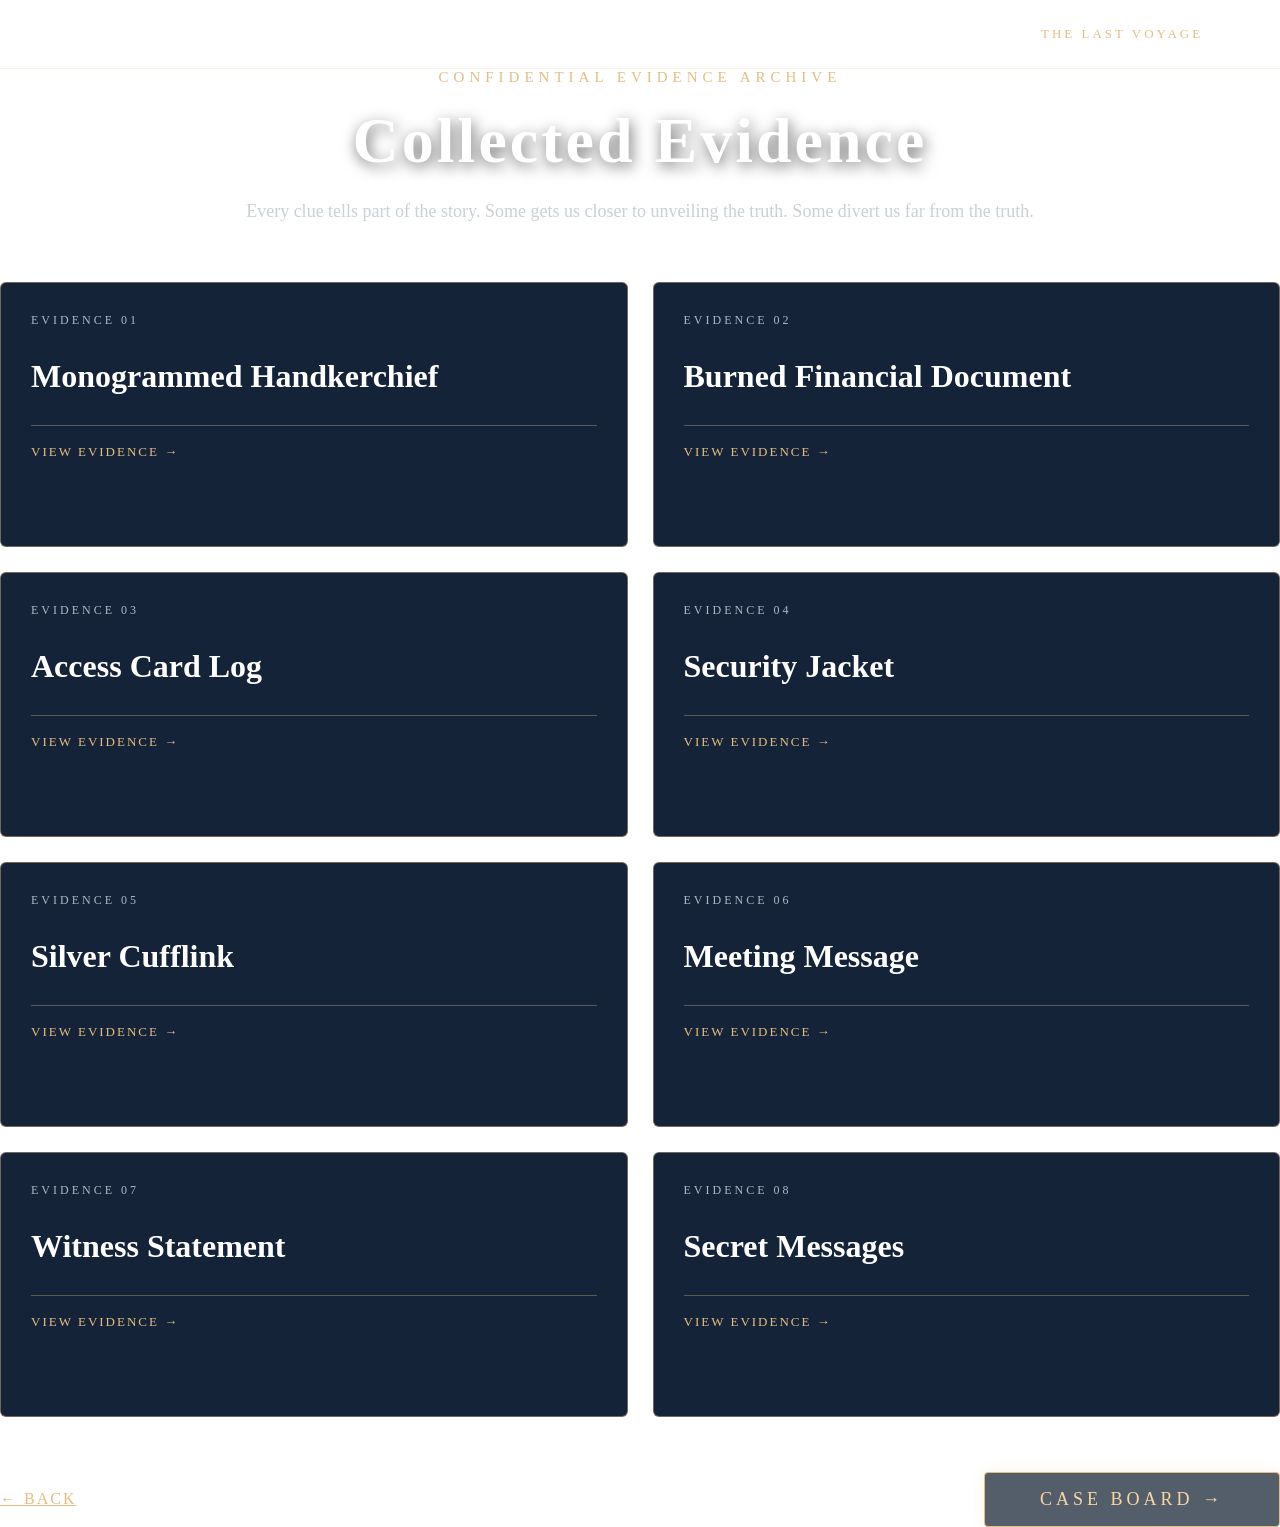
==== evidence.html @ 8faab5fc "Completed Evidence Archive page" ====
<!DOCTYPE html>
<html lang="en">
<head>
    <meta charset="UTF-8">
    <meta name="viewport" content="width=device-width, initial-scale=1.0">
    <title>Evidence Archive | The Last Voyage</title>
    <link rel="stylesheet" href="style.css">
</head>

<body class="evidence-body">

<header class="suspects-header">
    <a href="suspects.html" class="back-link">
        ← Back to Suspects
    </a>
    <p>THE LAST VOYAGE</p>
</header>

<main class="evidence-page">
    <div class="suspects-intro">
        <p class="subtitle">CONFIDENTIAL EVIDENCE ARCHIVE</p>
        <h1>Collected Evidence</h1>
        <p> Every clue tells part of the story.
            Some gets us closer to unveiling the truth.
            Some divert us far from the truth.
        </p>
    </div>
    <section id="evidence" class="suspects-grid" aria-label="Evidence Archive">
        <article class="suspect-card">
            <div class="suspect-info">
                <p class="file-number">EVIDENCE 01</p>
                <h2>Monogrammed Handkerchief</h2>
                <a href="#handkerchief-file" class="file-button">VIEW EVIDENCE → </a>
            </div>
        </article>

        <article class="suspect-card">
            <div class="suspect-info">
                <p class="file-number">EVIDENCE 02</p>
                <h2>Burned Financial Document</h2>
                <a href="#financial-file" class="file-button">VIEW EVIDENCE → </a>
            </div>
        </article>

        <article class="suspect-card">
            <div class="suspect-info">
                <p class="file-number">EVIDENCE 03</p>
                <h2>Access Card Log</h2>
                <a href="#access-file" class="file-button">VIEW EVIDENCE → </a>
            </div>
        </article>

        <article class="suspect-card">
            <div class="suspect-info">
                <p class="file-number">EVIDENCE 04</p>
                <h2>Security Jacket</h2>
                <a href="#jacket-file" class="file-button">VIEW EVIDENCE → </a>
            </div>
        </article>

        <article class="suspect-card">
            <div class="suspect-info">
                <p class="file-number">EVIDENCE 05</p>
                <h2>Silver Cufflink</h2>
                <a href="#cufflink-file" class="file-button">VIEW EVIDENCE → </a>
            </div>
        </article>

        <article class="suspect-card">
            <div class="suspect-info">
                <p class="file-number">EVIDENCE 06</p>
                <h2>Meeting Message</h2>
                <a href="#message-file" class="file-button">VIEW EVIDENCE → </a>
            </div>
        </article>

        <article class="suspect-card">
            <div class="suspect-info">
                <p class="file-number">EVIDENCE 07</p>
                <h2>Witness Statement</h2>
                <a href="#witness-file" class="file-button">VIEW EVIDENCE → </a>
            </div>
        </article>

        <article class="suspect-card">
            <div class="suspect-info">
                <p class="file-number">EVIDENCE 08</p>
                <h2>Secret Messages</h2>
                <a href="#secret-file" class="file-button">VIEW EVIDENCE → </a>
            </div>
        </article>
    </section>

    <nav class="suspects-navigation">
        <a href="suspects.html" class="scene-back">← BACK</a>
        <a href="caseboard.html" class="play-button">CASE BOARD →</a>
    </nav>

    <section id="handkerchief-file" class="file-overlay" aria-label="Monogrammed Handkerchief">
        <div class="file-panel">
            <p class="file-heading">EVIDENCE FILE 01</p>
            <h2>Monogrammed Handkerchief</h2>
            <h3>Location Found</h3>
            <p>Recovered from Richard Vale's private suite, folded beneath a chair beside the window.</p>

            <h3>Description</h3>
            <p>A white embroidered handkerchief with the initials "E.V."</p>

            <h3>Investigator's Note</h3>
            <p class="file-statement">
                The owner clearly entered through the suite at some point, but this does not determine when the item was left behind.
            </p>
            <a href="#evidence" class="close-file">CLOSE FILE</a>
        </div>
    </section>

    <section id="financial-file" class="file-overlay">
        <div class="file-panel">
            <p class="file-heading">EVIDENCE FILE 02</p>
            <h2>Burned Financial Document</h2>
           
            <h3>Description</h3>
            <p>Many half-burned accounting records were recovered from the suite fireplace.</p>

            <h3>Observation</h3>
            <p>Although damaged, the remaining pages refer unusual company transfers worth millions of dollars.</p>
        
            <p class="file-statement">
                Someone absolutely wanted these documents gone before the investigators arrived.
            </p>
            <a href="#evidence" class="close-file">CLOSE FILE</a>
        </div>
    </section>

    <section id="access-file" class="file-overlay">
        <div class="file-panel">
            <p class="file-heading">EVIDENCE FILE 03</p>
            <h2>Access Card Log</h2>
            <h3>Security Record</h3>
            <p>Electronic logs show Daniel Mercer's employee access card unlocked Richard Vale's suite at exactly 11:04PM.</p>
           
            <h3>Observation</h3>
            <p>No additional entries were recorded until security discovered the body.</p>
        
            <p class="file-statement">
                The access card links Daniel to the suite - but not necessarily the murder.
            </p>
            <a href="#evidence" class="close-file">CLOSE FILE</a>
        </div>
    </section>

    <section id="jacket-file" class="file-overlay" aria-label="Security Jacket">
        <div class="file-panel">
            <p class="file-heading">EVIDENCE FILE 04</p>
            <h2>Security Jacket</h2>
            <h3>Location Found</h3>
            <p>A folded, ship security jacket was discovered inside a maintenance closet near Richard Vale's suite.</p>
           
            <h3>Description</h3>
            <p>The jacket belongs to the ship's security department and is assigned to Marcus Reed.</p>

            <h3>Investigator's Note</h3>
        
            <p class="file-statement">
                Its location raises suspicion, but there is no proof th jacket was worn during the murder.
            </p>
            <a href="#evidence" class="close-file">CLOSE FILE</a>
        </div>
    </section>

    <section id="cufflink-file" class="file-overlay" aria-label="Silver Cufflink">
        <div class="file-panel">
            <p class="file-heading">EVIDENCE FILE 05</p>
            <h2>Silver Cufflink</h2>
            <h3>Location Found</h3>
            <p>Recovered beneath Richard Vale's desk during the crime scene investigation.</p>
           
            <h3>Description</h3>
            <p>A polished silver cufflink engraved with the initials "A.C."</p>

            <h3>Investigator's Note</h3>
            <p>Investigators believe that the cufflink may have been torn loose during a physical struggle.</p>
        
            <a href="#evidence" class="close-file">CLOSE FILE</a>
        </div>
    </section>
    
    <section id="message-file" class="file-overlay" aria-label="Meeting Message">
        <div class="file-panel">
            <p class="file-heading">EVIDENCE FILE 06</p>
            <h2>Meeting Message</h2>
           
            <h3>Description</h3>
            <p>A message recovered from Richard Vale's phone scheduled a private meeting in his suite at 11:00PM.</p>

            <h3>Message Text</h3>
            <p class="file-statement">"Meet me in my suite at 11pm. We need to settle this before we reach port."</p>
            <h3>Investigator's Note</h3>
            <p>The intended recipient's name is partially visible, but not immediately obvious.</p>
        
            <a href="#evidence" class="close-file">CLOSE FILE</a>
        </div>
    </section>

    <section id="witness-file" class="file-overlay">
        <div class="file-panel">
            <p class="file-heading">EVIDENCE FILE 07</p>
            <h2>Witness Statement</h2>
           
            <h3>Statement</h3>
            <p>A lounge attendant reported seeing two men arguing loudly shortly before the murder.</p>

            <h3>Observation</h3>
            <p>One appeared distressed while the other left the area in a hurry.</p>
        
            <p class="file-statement">
                The witness later identified the men as Adrian Cole and Daniel Mercer.
            </p>
            <a href="#evidence" class="close-file">CLOSE FILE</a>
        </div>
    </section>

    <section id="secret-file" class="file-overlay">
        <div class="file-panel">
            <p class="file-heading">EVIDENCE FILE 08</p>
            <h2>Secret Messages</h2>
           
            <h3>Description</h3>
            <p>A hidden conversation found from deleted phone messages reveals an undisclosed relationship.</p>

            <h3>Recovered Messages</h3>
            <p class="file-statement">
                "Richard cant know abt us. Once this trip is over, everything will change."
            </p>

            <h3>Investigator's Note</h3>
            <p>The exchange confirms a secret affair but does not directly identify the murderer.</p>
        
            <a href="#evidence" class="close-file">CLOSE FILE</a>
        </div>
    </section>
</main>


</body>

</html>
---- style.css ----
/* homepage */
* {
    margin: 0;
    padding: 0;
    box-sizing: border-box;
}

body {
    font-family: Georgia, 'Times New Roman', serif;
    color: white;
}

/* Homepage background */
.homepage {
    min-height: 100vh;
    min-height: 100svh;
    display: flex;
    align-items: center;
    justify-content: flex-start;
    padding: 8%;

    background-image:
        linear-gradient(
            to right,
            rgba(4, 12, 27, 0.85),
            rgba(4, 12, 27, 0.15)
        ),
        url("images/ship-background.png");

    background-size: cover;
    background-position: center;
}

/* Homepage text */
.home-content {
    max-width: 650px;
    animation: fadeIn 1.5s ease-in-out;
}

.subtitle {
    font-size: 15px;
    letter-spacing: 5px;
    color: #e5bd83;
    margin-bottom: 20px;
}

h1 {
    font-size: clamp(42px, 6vw, 85px);
    letter-spacing: 3px;
    line-height: 1.1;
    margin-bottom: 25px;
    text-shadow: 2px 4px 15px rgba(0, 0, 0, 0.6);
}

.description {
    font-size: 20px;
    line-height: 1.7;
    margin-bottom: 35px;
    color: #e2e2e2;
}

/* Play button */
.play-button {
    display: inline-block;
    padding: 16px 55px;
    border: 1px solid #e5bd83;
    border-radius: 4px;
    background-color: rgba(12, 25, 43, 0.7);
    color: #f6d7a6;
    text-decoration: none;
    font-size: 18px;
    letter-spacing: 4px;
    transition: 0.3s ease;
    box-shadow: 0 0 15px rgba(229, 189, 131, 0.2);
}

.play-button:hover,
.play-button:focus-visible {
    background-color: #e5bd83;
    color: #101c2e;
    box-shadow: 0 0 25px rgba(229, 189, 131, 0.7);
    transform: translateY(-3px);
}

/* Entrance animation */
@keyframes fadeIn {
    from {
        opacity: 0;
        transform: translateY(25px);
    }

    to {
        opacity: 1;
        transform: translateY(0);
    }
}

/* Mobile responsiveness */
@media (max-width: 600px) {
    .homepage {
        padding: 30px;
        background-position: 60% center;
    }

    .subtitle {
        font-size: 12px;
        letter-spacing: 3px;
    }

    .description {
        font-size: 17px;
    }
}

/* Reduced motion accessibility */
@media (prefers-reduced-motion: reduce) {
    .home-content {
        animation: none;
    }

    .play-button {
        transition: none;
    }
}

/* PAGE 2: CASE INTRODUCTION */
.intro-body {
    overflow: hidden;
}

.introduction-page {
    position: relative;
    height: 100vh;
    height: 100svh;
    overflow: hidden;
    background-color: #071321;
}

/* Header */
.intro-header {
    position: absolute;
    top: 0;
    left: 0;
    width: 100%;
    padding: 25px 6%;
    display: flex;
    justify-content: space-between;
    align-items: center;
    z-index: 10;
}

.intro-header p {
    color: #e5bd83;
    letter-spacing: 3px;
    font-size: 13px;
}

.back-link {
    color: white;
    text-decoration: none;
}

.back-link:hover,
.back-link:focus-visible {
    color: #e5bd83;
}

/* Hide radio buttons visually */
.introduction-page > input[type="radio"] {
    position: absolute;
    opacity: 0;
    width: 1px;
    height: 1px;
}

/* Full-screen scenes */
.intro-scene {
    position: absolute;
    inset: 0;
    padding: 110px 10% 60px;

    display: flex;
    flex-direction: column;
    justify-content: center;
    align-items: flex-start;

    background-size: cover;
    background-position: center;

    opacity: 0;
    visibility: hidden;
    pointer-events: none;
    transform: translateY(15px);

    transition:
        opacity 0.6s ease,
        transform 0.6s ease,
        visibility 0.6s;
}

/* Scene backgrounds */
.scene-one {
    background-image:
        linear-gradient(
            rgba(4, 12, 27, 0.75),
            rgba(4, 12, 27, 0.85)
        ),
        url("images/ship-background.png");
}


.scene-two {
    background-image:
        linear-gradient(
            to right,
            rgba(4, 12, 27, 0.88),
            rgba(4, 12, 27, 0.35)
        ),
        url("images/corridor-background.png");
}

.scene-three {
    background-image:
        linear-gradient(
            to right,
            rgba(4, 12, 27, 0.88),
            rgba(4, 12, 27, 0.35)
        ),
        url("images/investigation-background.png");
}


/* Show only the selected scene */
#scene1:checked ~ .scene-one,
#scene2:checked ~ .scene-two,
#scene3:checked ~ .scene-three {
    opacity: 1;
    visibility: visible;
    pointer-events: auto;
    transform: translateY(0);
}

/* Story text */
.intro-scene h1,
.intro-scene h2 {
    font-size: clamp(36px, 5vw, 65px);
    margin-bottom: 30px;
    line-height: 1.15;
}

.intro-scene p {
    max-width: 650px;
    font-size: 20px;
    line-height: 1.8;
    margin-bottom: 22px;
    color: #e0e4e8;
}

/* Navigation buttons */
.scene-actions {
    display: flex;
    align-items: center;
    flex-wrap: wrap;
    gap: 25px;
    margin-top: 20px;
}

.scene-button {
    margin-top: 15px;
    cursor: pointer;
}

.scene-back {
    color: #e5bd83;
    cursor: pointer;
    letter-spacing: 2px;
    font-size: 16px;
}

.scene-back:hover {
    color: white;
}

.scene-back:focus-visible,
.scene-button:focus-visible {
    outline: 3px solid #e5bd83;
    outline-offset: 4px;
}

/* Mobile responsiveness */
@media (max-width: 600px) {
    .intro-header {
        padding: 20px;
    }

    .intro-header p {
        font-size: 10px;
        letter-spacing: 1px;
    }

    .intro-scene {
        padding: 100px 25px 50px;
        overflow-y: auto;
    }

    .intro-scene p {
        font-size: 17px;
    }

    .scene-actions {
        gap: 20px;
    }
}

/* Reduced motion accessibility */
@media (prefers-reduced-motion: reduce) {
    .intro-scene {
        transition: none;
    }
}



/* PAGE 3: SUSPECTS */

.suspects-body {
    background-color: #081421;
    color: white;
    min-height: 100vh;
}

/* Header */
.suspects-header {
    padding: 25px 6%;
    display: flex;
    justify-content: space-between;
    align-items: center;
    border-bottom: 1px solid rgba(229, 189, 131, 0.2);
}

.suspects-header p {
    color: #e5bd83;
    font-size: 13px;
    letter-spacing: 3px;
}

/* Page layout */
.suspects-page {
    max-width: 1200px;
    margin: auto;
    padding: 65px 6%;
}

.suspects-intro {
    text-align: center;
    margin-bottom: 55px;
}

.suspects-intro h1 {
    font-size: clamp(38px, 5vw, 65px);
    margin-bottom: 20px;
}

.suspects-intro > p:last-child {
    color: #c9d0d8;
    font-size: 18px;
    line-height: 1.7;
}

/* FILE CARDS*/

.suspects-grid {
    display: grid;
    grid-template-columns: repeat(2, minmax(0, 1fr));
    gap: 25px;
}

/* Individual file */
.suspect-card {
    min-height: 265px;
    background-color: #142338;
    border: 1px solid rgba(229, 189, 131, 0.45);
    border-radius: 6px;
    overflow: hidden;

    transition: transform 0.3s ease,
                box-shadow 0.3s ease,
                border-color 0.3s ease;
}

.suspect-card:hover {
    transform: translateY(-6px);
    border-color: #e5bd83;
    box-shadow: 0 12px 30px rgba(0, 0, 0, 0.4);
}

/* File information */
.suspect-info {
    padding: 30px;
}

/* File number */
.file-number {
    color: #aeb9c5;
    font-size: 12px;
    letter-spacing: 3px;
    margin-bottom: 30px;
}

/* Role */
.suspect-role {
    color: #e5bd83;
    font-size: 12px;
    letter-spacing: 2px;
    margin-bottom: 12px;
}

/* Suspect name */
.suspect-info h2 {
    font-size: 32px;
    margin-bottom: 30px;
}

/* View File link */
.file-button {
    display: block;
    width: 100%;
    padding: 18px 0 0;

    color: #e5bd83;
    background: transparent;
    border: none;
    border-top: 1px solid rgba(229, 189, 131, 0.35);

    text-decoration: none;
    font-size: 13px;
    letter-spacing: 2px;

    transition: color 0.3s ease;
}

.file-button:hover,
.file-button:focus-visible {
    color: white;
}

/* Bottom navigation */
.suspects-navigation {
    display: flex;
    justify-content: space-between;
    align-items: center;
    flex-wrap: wrap;
    gap: 20px;
    margin-top: 55px;
}

/* SUSPECT FILE POP-UPS */

/* Dark overlay */
.file-overlay {
    position: fixed;
    inset: 0;
    z-index: 100;

    display: flex;
    justify-content: center;
    align-items: center;

    padding: 20px;
    background-color: rgba(0, 0, 0, 0.85);

    opacity: 0;
    visibility: hidden;
    pointer-events: none;

    transition: opacity 0.3s ease,
                visibility 0.3s ease;
}

/* Show selected file */
.file-overlay:target {
    opacity: 1;
    visibility: visible;
    pointer-events: auto;
}

/* Centered suspect file */
.file-panel {
    width: 100%;
    max-width: 650px;
    max-height: 90vh;
    overflow-y: auto;

    padding: 40px;
    background-color: #142338;
    border: 1px solid #e5bd83;
    border-radius: 10px;

    box-shadow: 0 20px 60px rgba(0, 0, 0, 0.6);

    transform: scale(0.92);
    transition: transform 0.3s ease;
}

.file-overlay:target .file-panel {
    transform: scale(1);
}

/* File typography */
.file-heading {
    color: #e5bd83;
    font-size: 12px;
    letter-spacing: 3px;
    margin-bottom: 20px;
}

.file-panel h2 {
    font-size: 38px;
    margin-bottom: 10px;
}

.file-panel h3 {
    color: #e5bd83;
    font-size: 17px;
    margin-top: 25px;
    margin-bottom: 10px;
}

.file-panel p {
    color: #d7dfe8;
    line-height: 1.7;
    font-size: 16px;
}

.file-panel .suspect-role {
    color: #e5bd83;
    font-size: 12px;
    letter-spacing: 2px;
}

.file-statement {
    font-style: italic;
    border-left: 3px solid #e5bd83;
    padding-left: 15px;
    margin-top: 10px;
}

/* Close File button */
.close-file {
    display: inline-block;
    margin-top: 30px;
    padding: 13px 25px;

    background-color: #e5bd83;
    color: #081421;
    text-decoration: none;
    border-radius: 4px;

    font-size: 13px;
    font-weight: bold;
    letter-spacing: 2px;

    transition: background-color 0.3s ease;
}

.close-file:hover,
.close-file:focus-visible {
    background-color: white;
}

/* Keyboard focus */
.file-button:focus-visible,
.close-file:focus-visible {
    outline: 3px solid white;
    outline-offset: 4px;
}

/*RESPONSIVE DESIGN*/

/* Mobile */
@media (max-width: 600px) {
    .suspects-header {
        padding: 20px;
    }

    .suspects-header p {
        font-size: 10px;
        letter-spacing: 1px;
    }

    .suspects-page {
        padding: 40px 20px;
    }

    .suspects-intro {
        margin-bottom: 35px;
    }

    .suspects-grid {
        grid-template-columns: 1fr;
    }

    .suspect-info {
        padding: 25px;
    }

    .suspect-info h2 {
        font-size: 28px;
    }

    .file-panel {
        padding: 25px;
        max-height: 85vh;
    }

    .file-panel h2 {
        font-size: 30px;
    }

    .file-panel p {
        font-size: 14px;
    }
}

/* Reduced motion */
@media (prefers-reduced-motion: reduce) {
    .suspect-card,
    .file-overlay,
    .file-panel,
    .file-button,
    .close-file {
        transition: none;
    }
}
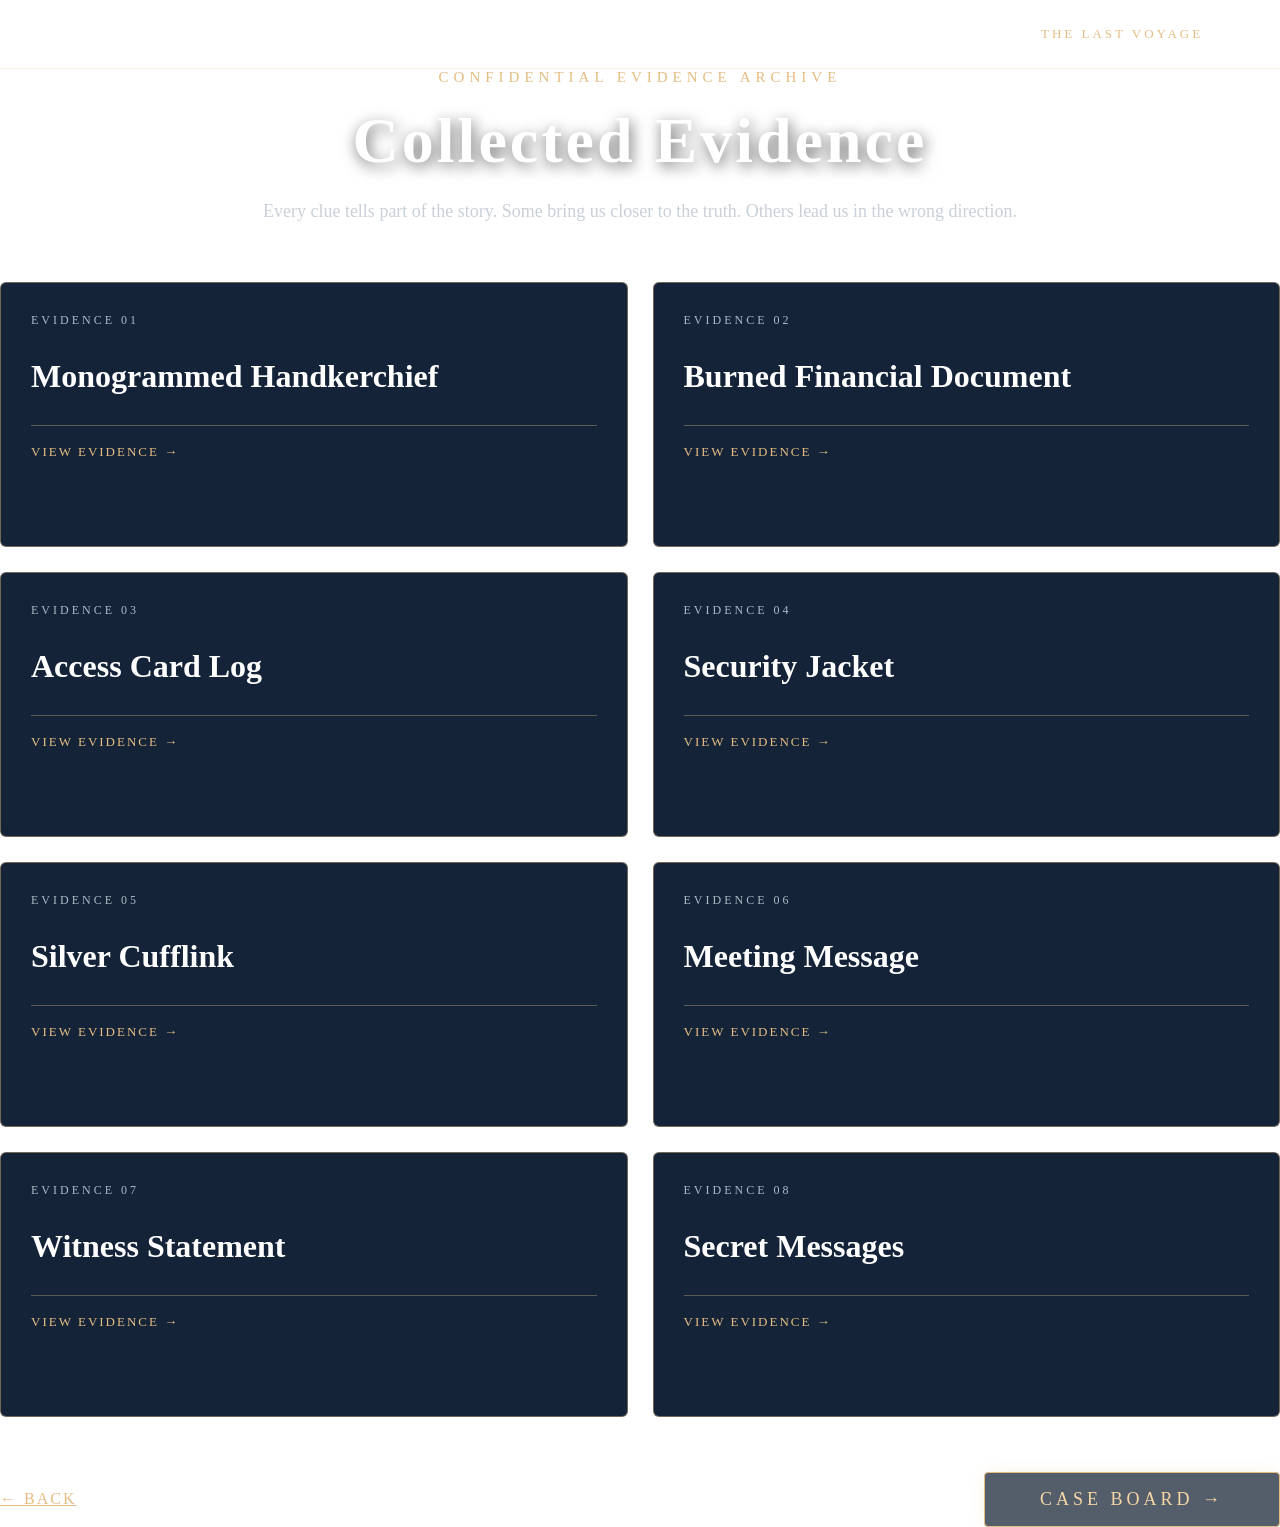
==== commit c73b958d: "Updated evidence descriptions and story details" ====
--- a/evidence.html
+++ b/evidence.html
@@ -1,3 +1,4 @@
+
 <!DOCTYPE html>
 <html lang="en">
 <head>
@@ -20,17 +21,20 @@
     <div class="suspects-intro">
         <p class="subtitle">CONFIDENTIAL EVIDENCE ARCHIVE</p>
         <h1>Collected Evidence</h1>
-        <p> Every clue tells part of the story.
-            Some gets us closer to unveiling the truth.
-            Some divert us far from the truth.
+        <p>
+            Every clue tells part of the story.
+            Some bring us closer to the truth.
+            Others lead us in the wrong direction.
         </p>
     </div>
+
     <section id="evidence" class="suspects-grid" aria-label="Evidence Archive">
+
         <article class="suspect-card">
             <div class="suspect-info">
                 <p class="file-number">EVIDENCE 01</p>
                 <h2>Monogrammed Handkerchief</h2>
-                <a href="#handkerchief-file" class="file-button">VIEW EVIDENCE → </a>
+                <a href="#handkerchief-file" class="file-button">VIEW EVIDENCE →</a>
             </div>
         </article>
 
@@ -38,7 +42,7 @@
             <div class="suspect-info">
                 <p class="file-number">EVIDENCE 02</p>
                 <h2>Burned Financial Document</h2>
-                <a href="#financial-file" class="file-button">VIEW EVIDENCE → </a>
+                <a href="#financial-file" class="file-button">VIEW EVIDENCE →</a>
             </div>
         </article>
 
@@ -46,7 +50,7 @@
             <div class="suspect-info">
                 <p class="file-number">EVIDENCE 03</p>
                 <h2>Access Card Log</h2>
-                <a href="#access-file" class="file-button">VIEW EVIDENCE → </a>
+                <a href="#access-file" class="file-button">VIEW EVIDENCE →</a>
             </div>
         </article>
 
@@ -54,7 +58,7 @@
             <div class="suspect-info">
                 <p class="file-number">EVIDENCE 04</p>
                 <h2>Security Jacket</h2>
-                <a href="#jacket-file" class="file-button">VIEW EVIDENCE → </a>
+                <a href="#jacket-file" class="file-button">VIEW EVIDENCE →</a>
             </div>
         </article>
 
@@ -62,7 +66,7 @@
             <div class="suspect-info">
                 <p class="file-number">EVIDENCE 05</p>
                 <h2>Silver Cufflink</h2>
-                <a href="#cufflink-file" class="file-button">VIEW EVIDENCE → </a>
+                <a href="#cufflink-file" class="file-button">VIEW EVIDENCE →</a>
             </div>
         </article>
 
@@ -70,7 +74,7 @@
             <div class="suspect-info">
                 <p class="file-number">EVIDENCE 06</p>
                 <h2>Meeting Message</h2>
-                <a href="#message-file" class="file-button">VIEW EVIDENCE → </a>
+                <a href="#message-file" class="file-button">VIEW EVIDENCE →</a>
             </div>
         </article>
 
@@ -78,7 +82,7 @@
             <div class="suspect-info">
                 <p class="file-number">EVIDENCE 07</p>
                 <h2>Witness Statement</h2>
-                <a href="#witness-file" class="file-button">VIEW EVIDENCE → </a>
+                <a href="#witness-file" class="file-button">VIEW EVIDENCE →</a>
             </div>
         </article>
 
@@ -86,9 +90,10 @@
             <div class="suspect-info">
                 <p class="file-number">EVIDENCE 08</p>
                 <h2>Secret Messages</h2>
-                <a href="#secret-file" class="file-button">VIEW EVIDENCE → </a>
-            </div>
-        </article>
+                <a href="#secret-file" class="file-button">VIEW EVIDENCE →</a>
+            </div>
+        </article>
+
     </section>
 
     <nav class="suspects-navigation">
@@ -96,152 +101,208 @@
         <a href="caseboard.html" class="play-button">CASE BOARD →</a>
     </nav>
 
+    <!-- Evidence 01 -->
     <section id="handkerchief-file" class="file-overlay" aria-label="Monogrammed Handkerchief">
         <div class="file-panel">
             <p class="file-heading">EVIDENCE FILE 01</p>
             <h2>Monogrammed Handkerchief</h2>
+
             <h3>Location Found</h3>
-            <p>Recovered from Richard Vale's private suite, folded beneath a chair beside the window.</p>
-
-            <h3>Description</h3>
-            <p>A white embroidered handkerchief with the initials "E.V."</p>
-
-            <h3>Investigator's Note</h3>
-            <p class="file-statement">
-                The owner clearly entered through the suite at some point, but this does not determine when the item was left behind.
-            </p>
-            <a href="#evidence" class="close-file">CLOSE FILE</a>
-        </div>
-    </section>
-
-    <section id="financial-file" class="file-overlay">
+            <p>A white handkerchief was recovered beneath a chair in Richard Vale's private suite.</p>
+
+            <h3>Description</h3>
+            <p>The handkerchief has the initials "E.V." embroidered in one corner.</p>
+
+            <h3>Investigator's Note</h3>
+            <p class="file-statement">
+                The handkerchief suggests Evelyn Vale visited the suite, but it does not establish when she was there.
+            </p>
+
+            <a href="#evidence" class="close-file">CLOSE FILE</a>
+        </div>
+    </section>
+
+    <!-- Evidence 02 -->
+    <section id="financial-file" class="file-overlay" aria-label="Burned Financial Document">
         <div class="file-panel">
             <p class="file-heading">EVIDENCE FILE 02</p>
             <h2>Burned Financial Document</h2>
-           
-            <h3>Description</h3>
-            <p>Many half-burned accounting records were recovered from the suite fireplace.</p>
-
-            <h3>Observation</h3>
-            <p>Although damaged, the remaining pages refer unusual company transfers worth millions of dollars.</p>
-        
-            <p class="file-statement">
-                Someone absolutely wanted these documents gone before the investigators arrived.
-            </p>
-            <a href="#evidence" class="close-file">CLOSE FILE</a>
-        </div>
-    </section>
-
-    <section id="access-file" class="file-overlay">
+
+            <h3>Location Found</h3>
+            <p>Partially burned company financial records were recovered from the fireplace in Richard Vale's suite.</p>
+
+            <h3>Description</h3>
+            <p>
+                The surviving pages show several unauthorized transfers involving millions of dollars.
+                Adrian Cole's name appears on the records connected to these transactions.
+            </p>
+
+            <h3>Investigator's Note</h3>
+            <p class="file-statement">
+                Richard may have discovered that money was being taken from his company.
+                The damaged documents raise questions about Adrian's involvement.
+            </p>
+
+            <a href="#evidence" class="close-file">CLOSE FILE</a>
+        </div>
+    </section>
+
+    <!-- Evidence 03 -->
+    <section id="access-file" class="file-overlay" aria-label="Access Card Log">
         <div class="file-panel">
             <p class="file-heading">EVIDENCE FILE 03</p>
             <h2>Access Card Log</h2>
+
             <h3>Security Record</h3>
-            <p>Electronic logs show Daniel Mercer's employee access card unlocked Richard Vale's suite at exactly 11:04PM.</p>
-           
+            <p>
+                Electronic security logs show that Daniel Mercer's employee access card
+                unlocked Richard Vale's suite at exactly 11:04 PM.
+            </p>
+
             <h3>Observation</h3>
-            <p>No additional entries were recorded until security discovered the body.</p>
-        
-            <p class="file-statement">
-                The access card links Daniel to the suite - but not necessarily the murder.
-            </p>
-            <a href="#evidence" class="close-file">CLOSE FILE</a>
-        </div>
-    </section>
-
+            <p>
+                The security system recorded the card number, but it could not identify
+                who was physically carrying the card.
+            </p>
+
+            <p class="file-statement">
+                Was Daniel the person who entered the suite, or could someone else have used his card?
+            </p>
+
+            <a href="#evidence" class="close-file">CLOSE FILE</a>
+        </div>
+    </section>
+
+    <!-- Evidence 04 -->
     <section id="jacket-file" class="file-overlay" aria-label="Security Jacket">
         <div class="file-panel">
             <p class="file-heading">EVIDENCE FILE 04</p>
             <h2>Security Jacket</h2>
+
             <h3>Location Found</h3>
-            <p>A folded, ship security jacket was discovered inside a maintenance closet near Richard Vale's suite.</p>
-           
-            <h3>Description</h3>
-            <p>The jacket belongs to the ship's security department and is assigned to Marcus Reed.</p>
-
-            <h3>Investigator's Note</h3>
-        
-            <p class="file-statement">
-                Its location raises suspicion, but there is no proof th jacket was worn during the murder.
-            </p>
-            <a href="#evidence" class="close-file">CLOSE FILE</a>
-        </div>
-    </section>
-
+            <p>
+                A ship security jacket was discovered on the floor near the entrance
+                to Richard Vale's private suite.
+            </p>
+
+            <h3>Description</h3>
+            <p>
+                The jacket was identified as belonging to Marcus Reed,
+                a member of the ship's security team.
+            </p>
+
+            <h3>Investigator's Note</h3>
+            <p class="file-statement">
+                The jacket places Marcus under suspicion, but there is no evidence
+                confirming that he was wearing it near the time of the murder.
+            </p>
+
+            <a href="#evidence" class="close-file">CLOSE FILE</a>
+        </div>
+    </section>
+
+    <!-- Evidence 05 -->
     <section id="cufflink-file" class="file-overlay" aria-label="Silver Cufflink">
         <div class="file-panel">
             <p class="file-heading">EVIDENCE FILE 05</p>
             <h2>Silver Cufflink</h2>
+
             <h3>Location Found</h3>
-            <p>Recovered beneath Richard Vale's desk during the crime scene investigation.</p>
-           
-            <h3>Description</h3>
-            <p>A polished silver cufflink engraved with the initials "A.C."</p>
-
-            <h3>Investigator's Note</h3>
-            <p>Investigators believe that the cufflink may have been torn loose during a physical struggle.</p>
-        
-            <a href="#evidence" class="close-file">CLOSE FILE</a>
-        </div>
-    </section>
-    
+            <p>A silver cufflink was recovered beneath Richard Vale's desk during the investigation.</p>
+
+            <h3>Description</h3>
+            <p>The cufflink is engraved with the initials "A.C."</p>
+
+            <h3>Investigator's Note</h3>
+            <p class="file-statement">
+                Investigators believe the cufflink may have been torn from someone's clothing during a struggle.
+            </p>
+
+            <a href="#evidence" class="close-file">CLOSE FILE</a>
+        </div>
+    </section>
+
+    <!-- Evidence 06 -->
     <section id="message-file" class="file-overlay" aria-label="Meeting Message">
         <div class="file-panel">
             <p class="file-heading">EVIDENCE FILE 06</p>
             <h2>Meeting Message</h2>
-           
-            <h3>Description</h3>
-            <p>A message recovered from Richard Vale's phone scheduled a private meeting in his suite at 11:00PM.</p>
+
+            <h3>Description</h3>
+            <p>
+                Investigators recovered a message from Richard Vale's phone
+                arranging a private meeting in his suite at 10:45 PM.
+            </p>
 
             <h3>Message Text</h3>
-            <p class="file-statement">"Meet me in my suite at 11pm. We need to settle this before we reach port."</p>
-            <h3>Investigator's Note</h3>
-            <p>The intended recipient's name is partially visible, but not immediately obvious.</p>
-        
-            <a href="#evidence" class="close-file">CLOSE FILE</a>
-        </div>
-    </section>
-
-    <section id="witness-file" class="file-overlay">
+            <p class="file-statement">
+                "Meet me in my suite at 10:45 PM. We need to settle this before we reach port."
+            </p>
+
+            <h3>Investigator's Note</h3>
+            <p>
+                The message was addressed to Adrian Cole.
+                Investigators are examining what Richard wanted to discuss with him.
+            </p>
+
+            <a href="#evidence" class="close-file">CLOSE FILE</a>
+        </div>
+    </section>
+
+    <!-- Evidence 07 -->
+    <section id="witness-file" class="file-overlay" aria-label="Witness Statement">
         <div class="file-panel">
             <p class="file-heading">EVIDENCE FILE 07</p>
             <h2>Witness Statement</h2>
-           
+
             <h3>Statement</h3>
-            <p>A lounge attendant reported seeing two men arguing loudly shortly before the murder.</p>
-
-            <h3>Observation</h3>
-            <p>One appeared distressed while the other left the area in a hurry.</p>
-        
-            <p class="file-statement">
-                The witness later identified the men as Adrian Cole and Daniel Mercer.
-            </p>
-            <a href="#evidence" class="close-file">CLOSE FILE</a>
-        </div>
-    </section>
-
-    <section id="secret-file" class="file-overlay">
+            <p>
+                A lounge attendant reported witnessing a heated argument
+                between two men on the evening of Richard Vale's murder.
+            </p>
+
+            <h3>Witness Identification</h3>
+            <p>
+                The attendant identified the men as Adrian Cole and Daniel Mercer.
+                Their disagreement appeared serious, and both were visibly angry.
+            </p>
+
+            <p class="file-statement">
+                Investigators have not yet established what caused the argument.
+            </p>
+
+            <a href="#evidence" class="close-file">CLOSE FILE</a>
+        </div>
+    </section>
+
+    <!-- Evidence 08 -->
+    <section id="secret-file" class="file-overlay" aria-label="Secret Messages">
         <div class="file-panel">
             <p class="file-heading">EVIDENCE FILE 08</p>
             <h2>Secret Messages</h2>
-           
-            <h3>Description</h3>
-            <p>A hidden conversation found from deleted phone messages reveals an undisclosed relationship.</p>
-
-            <h3>Recovered Messages</h3>
-            <p class="file-statement">
-                "Richard cant know abt us. Once this trip is over, everything will change."
-            </p>
-
-            <h3>Investigator's Note</h3>
-            <p>The exchange confirms a secret affair but does not directly identify the murderer.</p>
-        
-            <a href="#evidence" class="close-file">CLOSE FILE</a>
-        </div>
-    </section>
+
+            <h3>Description</h3>
+            <p>
+                Recovered deleted messages reveal that Evelyn Vale
+                and Adrian Cole were secretly involved in a romantic relationship.
+            </p>
+
+            <h3>Recovered Message</h3>
+            <p class="file-statement">
+                "Richard can't know about us. Once this trip is over, everything will change."
+            </p>
+
+            <h3>Investigator's Note</h3>
+            <p>
+                The messages reveal a possible motive for both Evelyn and Adrian.
+                However, the affair alone does not establish who murdered Richard.
+            </p>
+
+            <a href="#evidence" class="close-file">CLOSE FILE</a>
+        </div>
+    </section>
+
 </main>
 
-
 </body>
-
-</html>+</html>
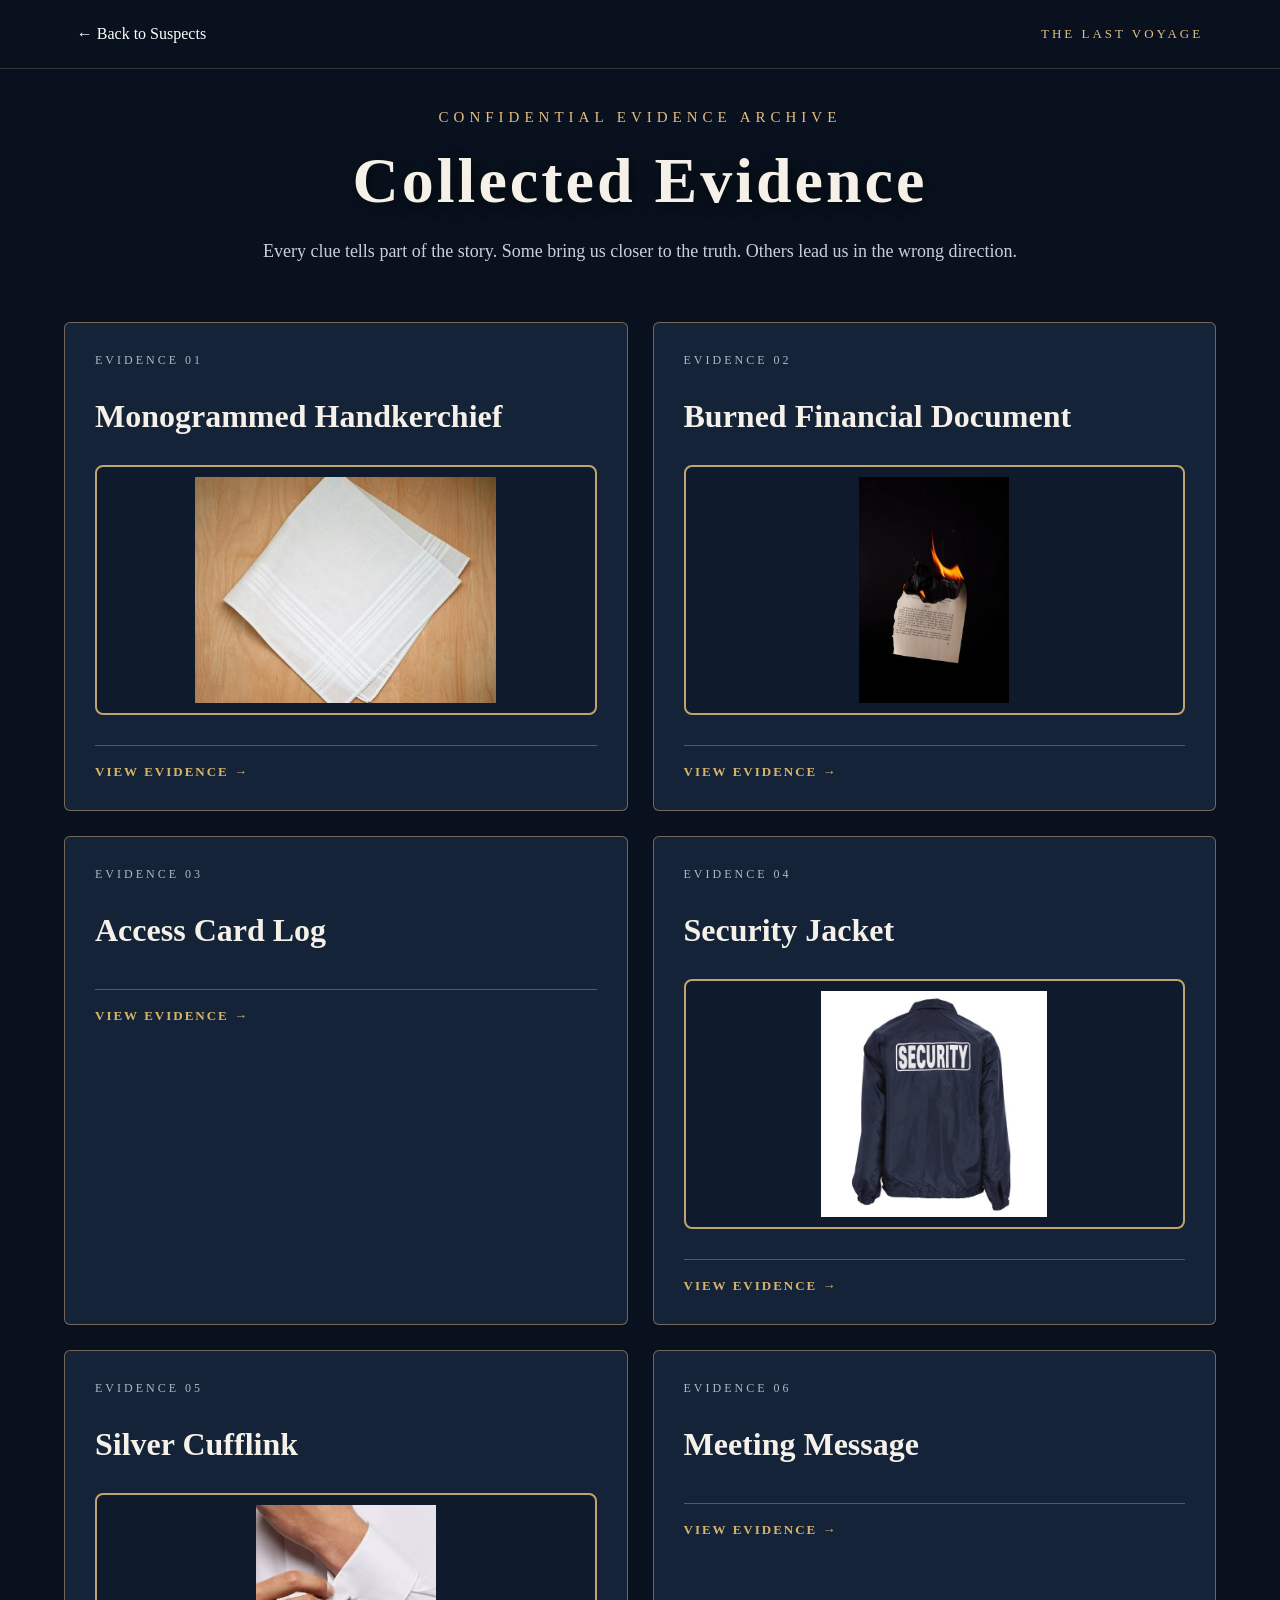
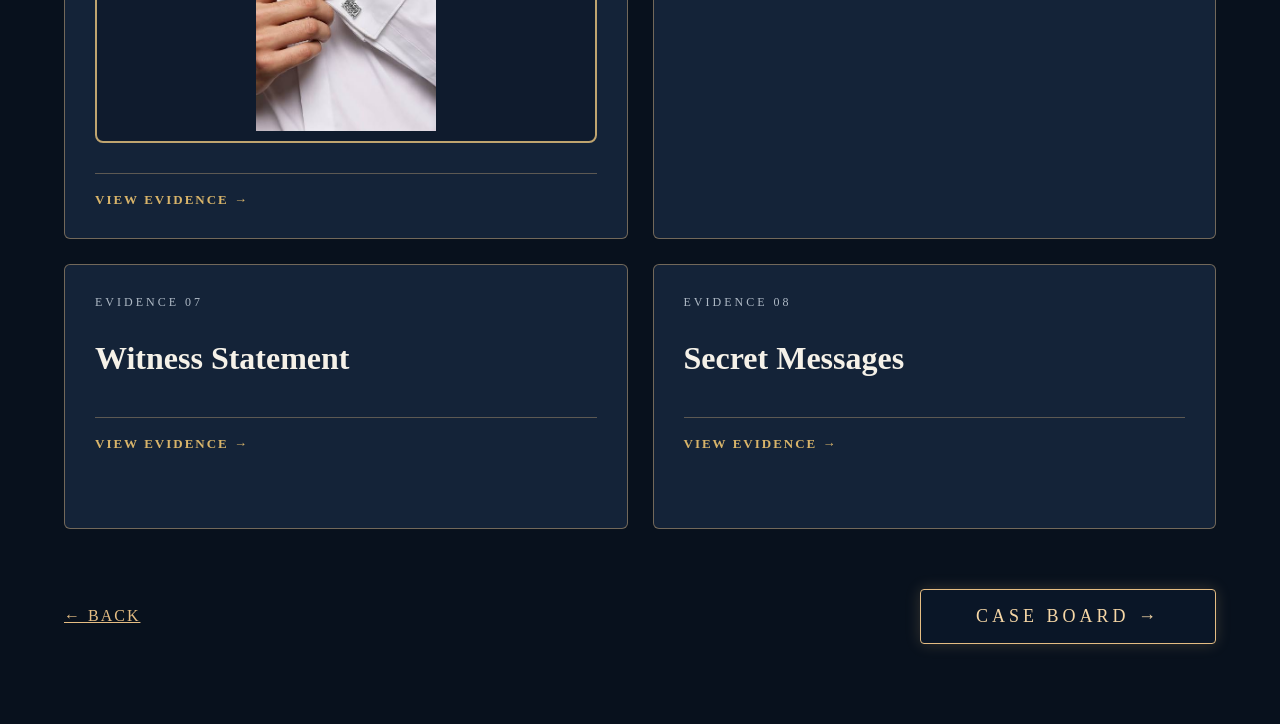
==== commit d5c2e70f: "Added evidence images" ====
--- a/evidence.html
+++ b/evidence.html
@@ -34,6 +34,7 @@
             <div class="suspect-info">
                 <p class="file-number">EVIDENCE 01</p>
                 <h2>Monogrammed Handkerchief</h2>
+                <img src="images/kerchief.png" alt="Monogrammed Handkerchief" class="evidence-photo">
                 <a href="#handkerchief-file" class="file-button">VIEW EVIDENCE →</a>
             </div>
         </article>
@@ -42,6 +43,7 @@
             <div class="suspect-info">
                 <p class="file-number">EVIDENCE 02</p>
                 <h2>Burned Financial Document</h2>
+                <img src="images/burned_document.png" alt="Burned Financial Document" class="evidence-photo">
                 <a href="#financial-file" class="file-button">VIEW EVIDENCE →</a>
             </div>
         </article>
@@ -58,6 +60,7 @@
             <div class="suspect-info">
                 <p class="file-number">EVIDENCE 04</p>
                 <h2>Security Jacket</h2>
+                <img src="images/jacket.png" alt="Security Jacket" class="evidence-photo">
                 <a href="#jacket-file" class="file-button">VIEW EVIDENCE →</a>
             </div>
         </article>
@@ -66,6 +69,7 @@
             <div class="suspect-info">
                 <p class="file-number">EVIDENCE 05</p>
                 <h2>Silver Cufflink</h2>
+                <img src="images/cufflink.png" alt="Silver Cufflink" class="evidence-photo">
                 <a href="#cufflink-file" class="file-button">VIEW EVIDENCE →</a>
             </div>
         </article>
--- a/style.css
+++ b/style.css
@@ -1,4 +1,16 @@
-
+:root{
+    --background: #081321;
+    --card: #13233b;
+    --gold: #d6b16b;
+    --gold-light: #f2d7a1;
+    --text: #f8f3eb;
+    --text-light: #c7d2e1;
+    --border: rgba(214,177,107,0.3);
+    --heading-font: "Georgia", serif;
+    --body-font: "Georgia", serif;
+    --radius: 12px;
+    --transition: 0.3s ease;
+}
 /* homepage */
 * {
     margin: 0;
@@ -71,7 +83,7 @@
     text-decoration: none;
     font-size: 18px;
     letter-spacing: 4px;
-    transition: 0.3s ease;
+    transition: var(--transition);
     box-shadow: 0 0 15px rgba(229, 189, 131, 0.2);
 }
 
@@ -137,7 +149,6 @@
     background-color: #071321;
 }
 
-/* Header */
 .intro-header {
     position: absolute;
     top: 0;
@@ -166,7 +177,6 @@
     color: #e5bd83;
 }
 
-/* Hide radio buttons visually */
 .introduction-page > input[type="radio"] {
     position: absolute;
     opacity: 0;
@@ -174,7 +184,6 @@
     height: 1px;
 }
 
-/* Full-screen scenes */
 .intro-scene {
     position: absolute;
     inset: 0;
@@ -199,7 +208,6 @@
         visibility 0.6s;
 }
 
-/* Scene backgrounds */
 .scene-one {
     background-image:
         linear-gradient(
@@ -230,8 +238,6 @@
         url("images/investigation-background.png");
 }
 
-
-/* Show only the selected scene */
 #scene1:checked ~ .scene-one,
 #scene2:checked ~ .scene-two,
 #scene3:checked ~ .scene-three {
@@ -241,7 +247,6 @@
     transform: translateY(0);
 }
 
-/* Story text */
 .intro-scene h1,
 .intro-scene h2 {
     font-size: clamp(36px, 5vw, 65px);
@@ -257,7 +262,6 @@
     color: #e0e4e8;
 }
 
-/* Navigation buttons */
 .scene-actions {
     display: flex;
     align-items: center;
@@ -288,7 +292,6 @@
     outline-offset: 4px;
 }
 
-/* Mobile responsiveness */
 @media (max-width: 600px) {
     .intro-header {
         padding: 20px;
@@ -313,7 +316,6 @@
     }
 }
 
-/* Reduced motion accessibility */
 @media (prefers-reduced-motion: reduce) {
     .intro-scene {
         transition: none;
@@ -323,14 +325,13 @@
 
 
 /* PAGE 3: SUSPECTS */
-
 .suspects-body {
-    background-color: #081421;
+    background-color: var(--background);
     color: white;
     min-height: 100vh;
 }
 
-/* Header */
+
 .suspects-header {
     padding: 25px 6%;
     display: flex;
@@ -345,7 +346,7 @@
     letter-spacing: 3px;
 }
 
-/* Page layout */
+
 .suspects-page {
     max-width: 1200px;
     margin: auto;
@@ -368,15 +369,12 @@
     line-height: 1.7;
 }
 
-/* FILE CARDS*/
-
 .suspects-grid {
     display: grid;
     grid-template-columns: repeat(2, minmax(0, 1fr));
     gap: 25px;
 }
 
-/* Individual file */
 .suspect-card {
     min-height: 265px;
     background-color: #142338;
@@ -395,12 +393,10 @@
     box-shadow: 0 12px 30px rgba(0, 0, 0, 0.4);
 }
 
-/* File information */
 .suspect-info {
     padding: 30px;
 }
 
-/* File number */
 .file-number {
     color: #aeb9c5;
     font-size: 12px;
@@ -408,7 +404,6 @@
     margin-bottom: 30px;
 }
 
-/* Role */
 .suspect-role {
     color: #e5bd83;
     font-size: 12px;
@@ -416,13 +411,11 @@
     margin-bottom: 12px;
 }
 
-/* Suspect name */
 .suspect-info h2 {
     font-size: 32px;
     margin-bottom: 30px;
 }
 
-/* View File link */
 .file-button {
     display: block;
     width: 100%;
@@ -445,7 +438,6 @@
     color: white;
 }
 
-/* Bottom navigation */
 .suspects-navigation {
     display: flex;
     justify-content: space-between;
@@ -456,8 +448,6 @@
 }
 
 /* SUSPECT FILE POP-UPS */
-
-/* Dark overlay */
 .file-overlay {
     position: fixed;
     inset: 0;
@@ -478,14 +468,13 @@
                 visibility 0.3s ease;
 }
 
-/* Show selected file */
+
 .file-overlay:target {
     opacity: 1;
     visibility: visible;
     pointer-events: auto;
 }
 
-/* Centered suspect file */
 .file-panel {
     width: 100%;
     max-width: 650px;
@@ -507,7 +496,6 @@
     transform: scale(1);
 }
 
-/* File typography */
 .file-heading {
     color: #e5bd83;
     font-size: 12px;
@@ -553,7 +541,7 @@
     padding: 13px 25px;
 
     background-color: #e5bd83;
-    color: #081421;
+    color: var(--background);
     text-decoration: none;
     border-radius: 4px;
 
@@ -577,7 +565,6 @@
 }
 
 /*RESPONSIVE DESIGN*/
-
 /* Mobile */
 @media (max-width: 600px) {
     .suspects-header {
@@ -633,3 +620,500 @@
         transition: none;
     }
 }
+
+
+/* EVIDENCE PAGE */
+.evidence-body{
+    background:#08111d;
+    color:#f5f1e8;
+    min-height:100vh;
+}
+
+.evidence-page{
+    width:min(1200px,90%);
+    margin:40px auto 80px;
+}
+
+
+.evidence-grid{
+    display:grid;
+    grid-template-columns:repeat(auto-fit,minmax(260px,1fr));
+    gap:25px;
+    margin-top:50px;
+}
+
+.evidence-card{
+    background:rgba(255,255,255,.05);
+    border:1px solid rgba(216,180,106,.25);
+    border-radius:12px;
+    transition:.3s ease;
+    overflow:hidden;
+}
+
+.evidence-card:hover{
+    transform:translateY(-8px);
+    border-color:#d8b46a;
+    box-shadow:0 10px 25px rgba(0,0,0,.45);
+}
+
+.evidence-info{
+    padding:28px;
+}
+
+.evidence-info h2{
+    margin:15px 0 25px;
+    color:white;
+    font-size:1.35rem;
+    min-height:60px;
+}
+
+.evidence-info .file-number{
+    color:#9a9a9a;
+    letter-spacing:2px;
+    font-size:.8rem;
+}
+
+.file-button{
+    display:inline-block;
+    margin-top:10px;
+    color:#d8b46a;
+    text-decoration:none;
+    font-weight:bold;
+    transition:.3s;
+}
+
+.file-button:hover{color:white;}
+
+.file-overlay{
+    position:fixed;
+    inset:0;
+    background:rgba(0,0,0,.75);
+    display:flex;
+    justify-content:center;
+    align-items:center;
+    opacity:0;
+    visibility:hidden;
+    transition:.35s;
+    z-index:999;
+}
+
+.file-overlay:target{
+    opacity:1;
+    visibility:visible;
+}
+
+.file-panel{
+    width:min(750px,90%);
+    max-height:85vh;
+    overflow-y:auto;
+    background:#111c2b;
+    border:2px solid #d8b46a;
+    border-radius:12px;
+    padding:35px;
+    color:#f5f1e8;
+    box-shadow:0 20px 45px rgba(0,0,0,.6);
+}
+
+.file-panel h2{
+    color:#d8b46a;
+    margin:10px 0 25px;
+}
+
+.file-panel h3{
+    margin-top:22px;
+    color:#d8b46a;
+    font-size:1rem;
+}
+
+.file-panel p{
+    line-height:1.8;
+    margin:10px 0;
+}
+
+.file-heading{
+    color:#999;
+    letter-spacing:2px;
+    font-size:.85rem;
+    text-transform:uppercase;
+}
+
+.file-statement{
+    margin-top:18px;
+    padding:18px;
+    border-left:4px solid #d8b46a;
+    background:rgba(255,255,255,.05);
+    font-style:italic;
+}
+
+.close-file{
+    display:inline-block;
+    margin-top:30px;
+    padding:12px 24px;
+    background:#d8b46a;
+    color:#08111d;
+    text-decoration:none;
+    border-radius:8px;
+    font-weight:bold;
+    transition:.3s;
+}
+
+.close-file:hover{
+    background:#f0d08b;
+}
+
+.evidence-photo{
+    width:100%;
+    max-height:250px;
+    object-fit:contain;
+    display:block;
+    margin:20px 0;
+    border:2px solid #bfa46f;
+    border-radius:8px;
+    background:#0f1b2d;
+    padding:10px;
+}
+
+.evidence-page .suspects-navigation{
+    display:flex;
+    justify-content:space-between;
+    align-items:center;
+    margin-top:60px;
+    flex-wrap:wrap;
+    gap:20px;
+}
+@media (max-width:768px){
+
+    .evidence-grid{
+        grid-template-columns:1fr;
+    }
+
+    .evidence-page .suspects-navigation{
+        flex-direction:column;
+    }
+
+    .evidence-page .scene-back,
+    .evidence-page .play-button{
+        width:100%;
+        text-align:center;
+    }
+
+    .file-panel{
+        padding:25px;
+    }
+
+}
+
+
+/* CASEBOARD PAGE */
+.caseboard-body{
+    background:#08111d;
+    color:#f5f1e8;
+    min-height:100vh;
+}
+
+.caseboard-page{
+    width:min(1200px,90%);
+    margin:40px auto 80px;
+}
+
+.case-section{
+    margin:60px 0;
+}
+
+.case-section h2{
+    color:#d8b46a;
+    text-transform:uppercase;
+    letter-spacing:2px;
+    margin-bottom:25px;
+    border-bottom:1px solid rgba(216,180,106,.3);
+    padding-bottom:10px;
+}
+
+.connection-board{
+    display:grid;
+    grid-template-columns:repeat(auto-fit,minmax(260px,1fr));
+    gap:25px;
+}
+
+.connection-card{
+    background:rgba(255,255,255,.05);
+    border:1px solid rgba(216,180,106,.25);
+    border-radius:12px;
+    padding:25px;
+    transition:.3s ease;
+    position:relative;
+    overflow:hidden;
+}
+
+.connection-card:hover{
+    transform:translateY(-6px);
+    border-color:#d8b46a;
+    box-shadow:0 10px 25px rgba(0,0,0,.45);
+}
+
+.connection-card::before{
+    content:"";
+    position:absolute;
+    top:0;
+    left:0;
+    width:100%;
+    height:4px;
+    background:#d8b46a;
+}
+
+.connection-card h3{
+    color:#d8b46a;
+    margin-bottom:15px;
+    font-size:1.2rem;
+}
+
+.connection-card p{
+    margin-bottom:14px;
+    line-height:1.7;
+}
+
+.connection-card strong{
+    color:#ffffff;
+}
+
+
+.notes-panel{
+    background:rgba(255,255,255,.04);
+    border:1px solid rgba(216,180,106,.25);
+    border-radius:12px;
+    padding:30px;
+}
+
+.notes-panel ul{
+    list-style:square;
+    padding-left:22px;
+}
+
+.notes-panel li{
+    margin-bottom:18px;
+    line-height:1.8;
+}
+
+
+.caseboard-page .suspects-grid{
+    display:grid;
+    grid-template-columns:repeat(auto-fit,minmax(250px,1fr));
+    gap:25px;
+}
+
+.caseboard-page .suspect-card{
+    background:rgba(255,255,255,.05);
+    border:1px solid rgba(216,180,106,.25);
+    border-radius:12px;
+    transition:.3s ease;
+}
+
+.caseboard-page .suspect-card:hover{
+    transform:translateY(-6px);
+    border-color:#d8b46a;
+    box-shadow:0 10px 25px rgba(0,0,0,.45);
+}
+
+.caseboard-page .suspect-info{
+    padding:25px;
+}
+
+.caseboard-page .suspect-info h2{
+    margin:12px 0;
+    color:#ffffff;
+}
+
+.caseboard-page .suspect-role{
+    color:#d8b46a;
+    text-transform:uppercase;
+    font-size:.9rem;
+    letter-spacing:1px;
+    margin-bottom:15px;
+}
+
+.caseboard-page .file-number{
+    color:#999;
+    font-size:1.2rem;
+    letter-spacing:2px;
+}
+
+.caseboard-page .suspects-navigation{
+    display:flex;
+    justify-content:space-between;
+    align-items:center;
+    margin-top:70px;
+    flex-wrap:wrap;
+    gap:20px;
+}
+
+
+@media (max-width:768px){
+
+    .connection-board{grid-template-columns:1fr;}
+    .caseboard-page .suspects-grid{grid-template-columns:1fr;}
+    .caseboard-page .suspects-navigation{flex-direction:column;}
+    .caseboard-page .scene-back,
+    .caseboard-page .play-button{
+        width:100%;
+        text-align:center;
+    }
+
+}
+
+/* ACCUSATION PAGE */
+
+.accusation-body{
+    background:#08111d;
+    color:#f5f1e8;
+    min-height:100vh;
+}
+
+.accusation-page{
+    width:min(1200px,90%);
+    margin:40px auto 80px;
+}
+
+.accusation-page input[type="radio"]{
+    display:none;
+}
+
+.accusation-grid{
+    display:grid;
+    grid-template-columns:repeat(auto-fit,minmax(250px,1fr));
+    gap:25px;
+    margin:50px 0;
+}
+
+.accuse-card{
+    background:rgba(255,255,255,.05);
+    border:1px solid rgba(216,180,106,.25);
+    border-radius:12px;
+    padding:30px;
+    cursor:pointer;
+    transition:.3s;
+    text-align:center;
+}
+
+.accuse-card:hover{
+    transform:translateY(-8px);
+    border-color:#d8b46a;
+    box-shadow:0 10px 25px rgba(0,0,0,.45);
+}
+
+.accuse-card h2{
+    color:white;
+    margin:15px 0;
+}
+
+.accuse-card .suspect-role{
+    color:#d8b46a;
+    text-transform:uppercase;
+    font-size:.9rem;
+    letter-spacing:1px;
+    margin-bottom:20px;
+}
+
+.accuse-card span{
+    display:inline-block;
+    margin-top:15px;
+    color:#d8b46a;
+    font-weight:bold;
+}
+
+#adrian:checked ~ .accusation-grid label[for="adrian"],
+#evelyn:checked ~ .accusation-grid label[for="evelyn"],
+#daniel:checked ~ .accusation-grid label[for="daniel"],
+#marcus:checked ~ .accusation-grid label[for="marcus"]{
+
+    border:2px solid #d8b46a;
+    background:rgba(216,180,106,.12);
+}
+
+.result-panel{
+    display:none;
+    margin-top:40px;
+    padding:35px;
+    background:rgba(255,255,255,.05);
+    border:2px solid rgba(216,180,106,.3);
+    border-radius:12px;
+    animation:fadeIn .4s ease;
+}
+
+.result-panel h2{
+    color:#d8b46a;
+    margin-bottom:20px;
+}
+
+.result-panel h3{
+    margin-top:25px;
+    color:#d8b46a;
+}
+
+.result-panel p{
+    line-height:1.8;
+    margin-bottom:18px;
+}
+
+.result-buttons{
+    margin-top:35px;
+    display:flex;
+    justify-content:center;
+    gap:20px;
+    flex-wrap:wrap;
+}
+
+
+#adrian:checked ~ #adrian-result{
+    display:block;
+}
+#evelyn:checked ~ #evelyn-result{
+    display:block;
+}
+#daniel:checked ~ #daniel-result{
+    display:block;
+}
+#marcus:checked ~ #marcus-result{
+    display:block;
+}
+
+.accusation-page .suspects-navigation{
+    display:flex;
+    justify-content:space-between;
+    align-items:center;
+    margin-top:70px;
+    flex-wrap:wrap;
+    gap:20px;
+}
+
+@keyframes fadeIn{
+    from{
+        opacity:0;
+        transform:translateY(15px);
+    }
+
+    to{
+        opacity:1;
+        transform:translateY(0);
+    }
+}
+
+@media (max-width:768px){
+    .accusation-grid{
+        grid-template-columns:1fr;
+    }
+
+    .result-buttons{
+        flex-direction:column;
+    }
+
+    .accusation-page .suspects-navigation{
+        flex-direction:column;
+    }
+
+    .accusation-page .scene-back,
+    .accusation-page .play-button{
+        width:100%;
+        text-align:center;
+    }
+
+}
